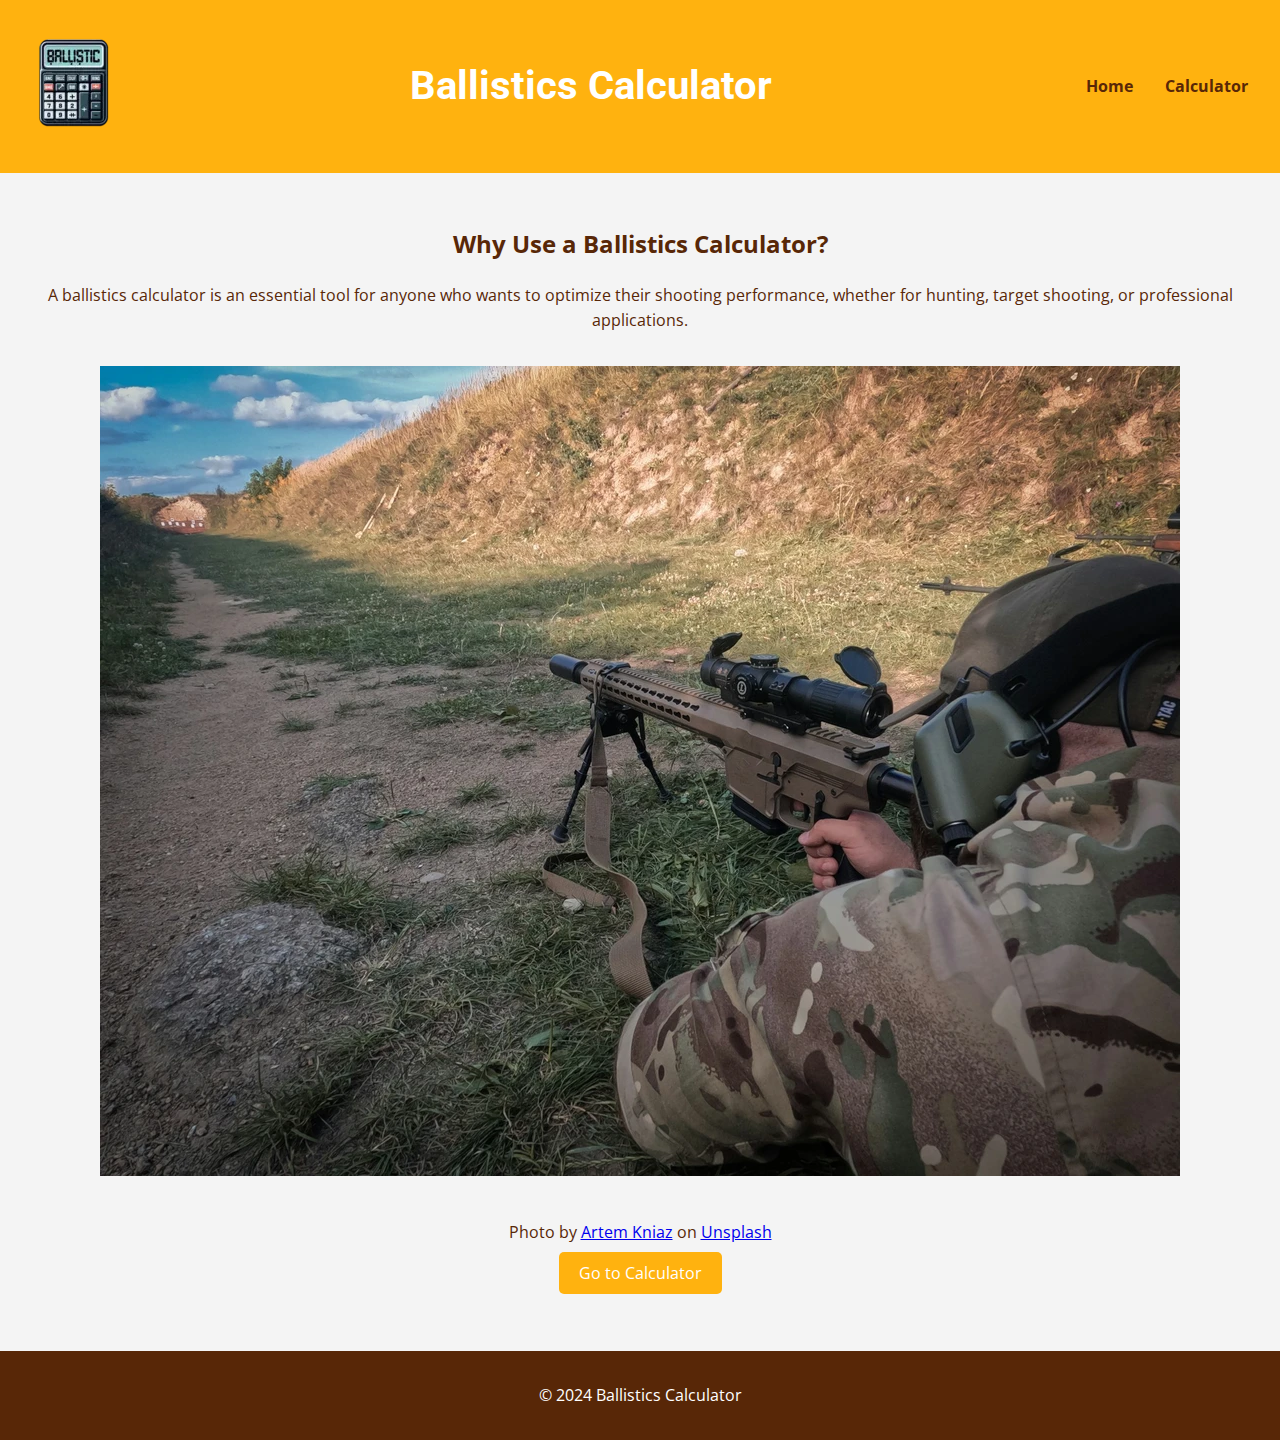
==== ballistic_calculator/index.html @ 4746373f "balllistic_calculator" ====
<!DOCTYPE html>
<html lang="en">
<head>
    <meta charset="UTF-8">
    <meta name="viewport" content="width=device-width, initial-scale=1.0">
    <title>Ballistics Calculator</title>
    <link rel="stylesheet" href="styles/style.css">
</head>
<body>
    <header>
        <div class="header-container">
            <a id="logo_link" href="index.html">
                <img class="logo" src="images/designer.webp" alt="Ballistic Calculator Logo">
            </a>
            <h1>Ballistics Calculator</h1>
            <nav>
                <ul>
                    <li><a href="index.html">Home</a></li>
                    <li><a href="calculator.html">Calculator</a></li>
                </ul>
            </nav>
        </div>
    </header>
    
    <main>
        <section id="landing-page">
            <h2>Why Use a Ballistics Calculator?</h2>
            <p>
                A ballistics calculator is an essential tool for anyone who wants to optimize their shooting performance, whether for hunting, target shooting, or professional applications.
            </p>
            <img src="images/artem-kniaz-496tk5m0RSM-unsplash.webp" alt="Image of a Precision Rifle Shooter">
            <p>Photo by <a href="https://unsplash.com/@artem_kniaz?utm_content=creditCopyText&utm_medium=referral&utm_source=unsplash">Artem Kniaz</a> on <a href="https://unsplash.com/photos/a-motorcycle-that-is-sitting-on-the-side-of-a-mountain-496tk5m0RSM?utm_content=creditCopyText&utm_medium=referral&utm_source=unsplash">Unsplash</a>
            </p>
            <a href="calculator.html" class="button">Go to Calculator</a>
        </section>
    </main>
    
    <footer>
        <p>&copy; 2024 Ballistics Calculator</p>
    </footer>
</body>
</html>
---- ballistic_calculator/styles/style.css ----
@import url('https://fonts.googleapis.com/css2?family=Alegreya:ital,wght@0,400..900;1,400..900&family=Alice&family=Roboto:ital,wght@0,100;0,300;0,400;0,500;0,700;0,900;1,100;1,300;1,400;1,500;1,700;1,900&display=swap');
@import url('https://fonts.googleapis.com/css2?family=Alegreya:ital,wght@0,400..900;1,400..900&family=Alice&family=Open+Sans:ital,wght@0,300..800;1,300..800&family=Roboto:ital,wght@0,100;0,300;0,400;0,500;0,700;0,900;1,100;1,300;1,400;1,500;1,700;1,900&display=swap');

:root {
  /* change the values below to your colors from your palette */
  --primary-color: #582707;
  --secondary-color: #ffb20f;
  --accent1-color: #972D07;
  --accent2-color: #89937C;

  /* change the values below to your chosen font(s) */
  --heading-font: "Roboto";
  --paragraph-font: Open Sans, Helvetica, sans-serif;

  /* these colors below should be chosen from among your palette colors above */
  --headline-color-on-white: var(
    --primary-color
  ); /* headlines on a white background */
  --headline-color-on-color: white; /* headlines on a colored background */
  --paragraph-color-on-white: var(
    --primary-color
  ); /* paragraph text on a white background */
  --paragraph-color-on-color: white; /* paragraph text on a colored background */
  --paragraph-background-color: var(--primary-color);
  --nav-link-color: var(--primary-color);
  --nav-background-color: var(--secondary-color);
  --nav-hover-link-color: white;
  --nav-hover-background-color: var(--primary-color);
}

body {
    font-family: var(--paragraph-font);
    color: var(--paragraph-color-on-white);
    background-color: #f4f4f4; /* Light background for contrast */
    margin: 0;
    padding: 0;
    line-height: 1.6;
}

header {
    background-color: var(--nav-background-color);
    color: var(--headline-color-on-color);
    padding: 1rem 0;
}

.header-container {
    display: flex;
    align-items: center;
    justify-content: space-between; 
    margin: 0 auto; 
    padding: 0 1rem; 
}

header img.logo {
    max-width: 75px; 
    height: auto;
    margin-right: auto;

}

header h1 {
    font-family: var(--heading-font);
    font-size: 2.5rem;
    text-align: center;
    flex-grow: 1; 
    text-align: center;
    margin: 0;
}

nav {
    display: flex;
    align-items: center;
}

nav ul {
    display: flex;
    list-style: none;
    padding: 0;
    margin: 0;
}

nav ul li {
    margin: 0 1rem;
}

nav ul li a {
    text-decoration: none;
    color: var(--nav-link-color);
    font-weight: bold;
}

nav ul li a:hover {
    color: var(--nav-hover-link-color);
    background-color: var(--nav-hover-background-color);
    border-radius: 5px;
}

/* Main Content */
main {
    padding: 2rem;
    text-align: center;
}

section#landing-page img {
    width: 100%;
    max-width: 1080px;
    height: auto;
    margin-top: 1rem;
}

section#calculator form {
    display: flex;
    flex-direction: column;
    align-items: flex-start;
    max-width: 500px;
    margin: 0 auto;
    background-color: white;
    padding: 2rem;
    border-radius: 10px;
    box-shadow: 0 4px 8px rgba(0, 0, 0, 0.1);
}

section#calculator form label {
    margin-bottom: 0.5rem;
    font-weight: bold;
}

section#calculator form input {
    margin-bottom: 1rem;
    padding: 0.5rem;
    width: 100%;
    border: 1px solid var(--primary-color);
    border-radius: 5px;
}

section#calculator form button {
    padding: 0.7rem 1.5rem;
    border: none;
    background-color: var(--secondary-color);
    color: white;
    font-weight: bold;
    border-radius: 5px;
    cursor: pointer;
}

section#calculator form button:hover {
    background-color: var(--primary-color);
}

img {
    width: 100%;
    max-width: 1080px;
    height: auto;
    margin: 20px;
}

.button {
    margin-top: 20px;
    padding: 10px 20px;
    font-size: 16px;
    color: #fff;
    background-color: var(--secondary-color);
    border: none;
    border-radius: 5px;
    cursor: pointer;
    text-decoration: none;
}
.button:hover {
    background-color: var(--primary-color);
}

/* Footer */
footer {
    text-align: center;
    background-color: var(--primary-color);
    color: white;
    padding: 1rem 0;
    margin-top: 2rem;
}

@media (max-width: 768px) {
    section#calculator form {
        padding: 1rem;
        max-width: 90%;
    }
    header h1 {
        font-size: 2rem;
    }
}
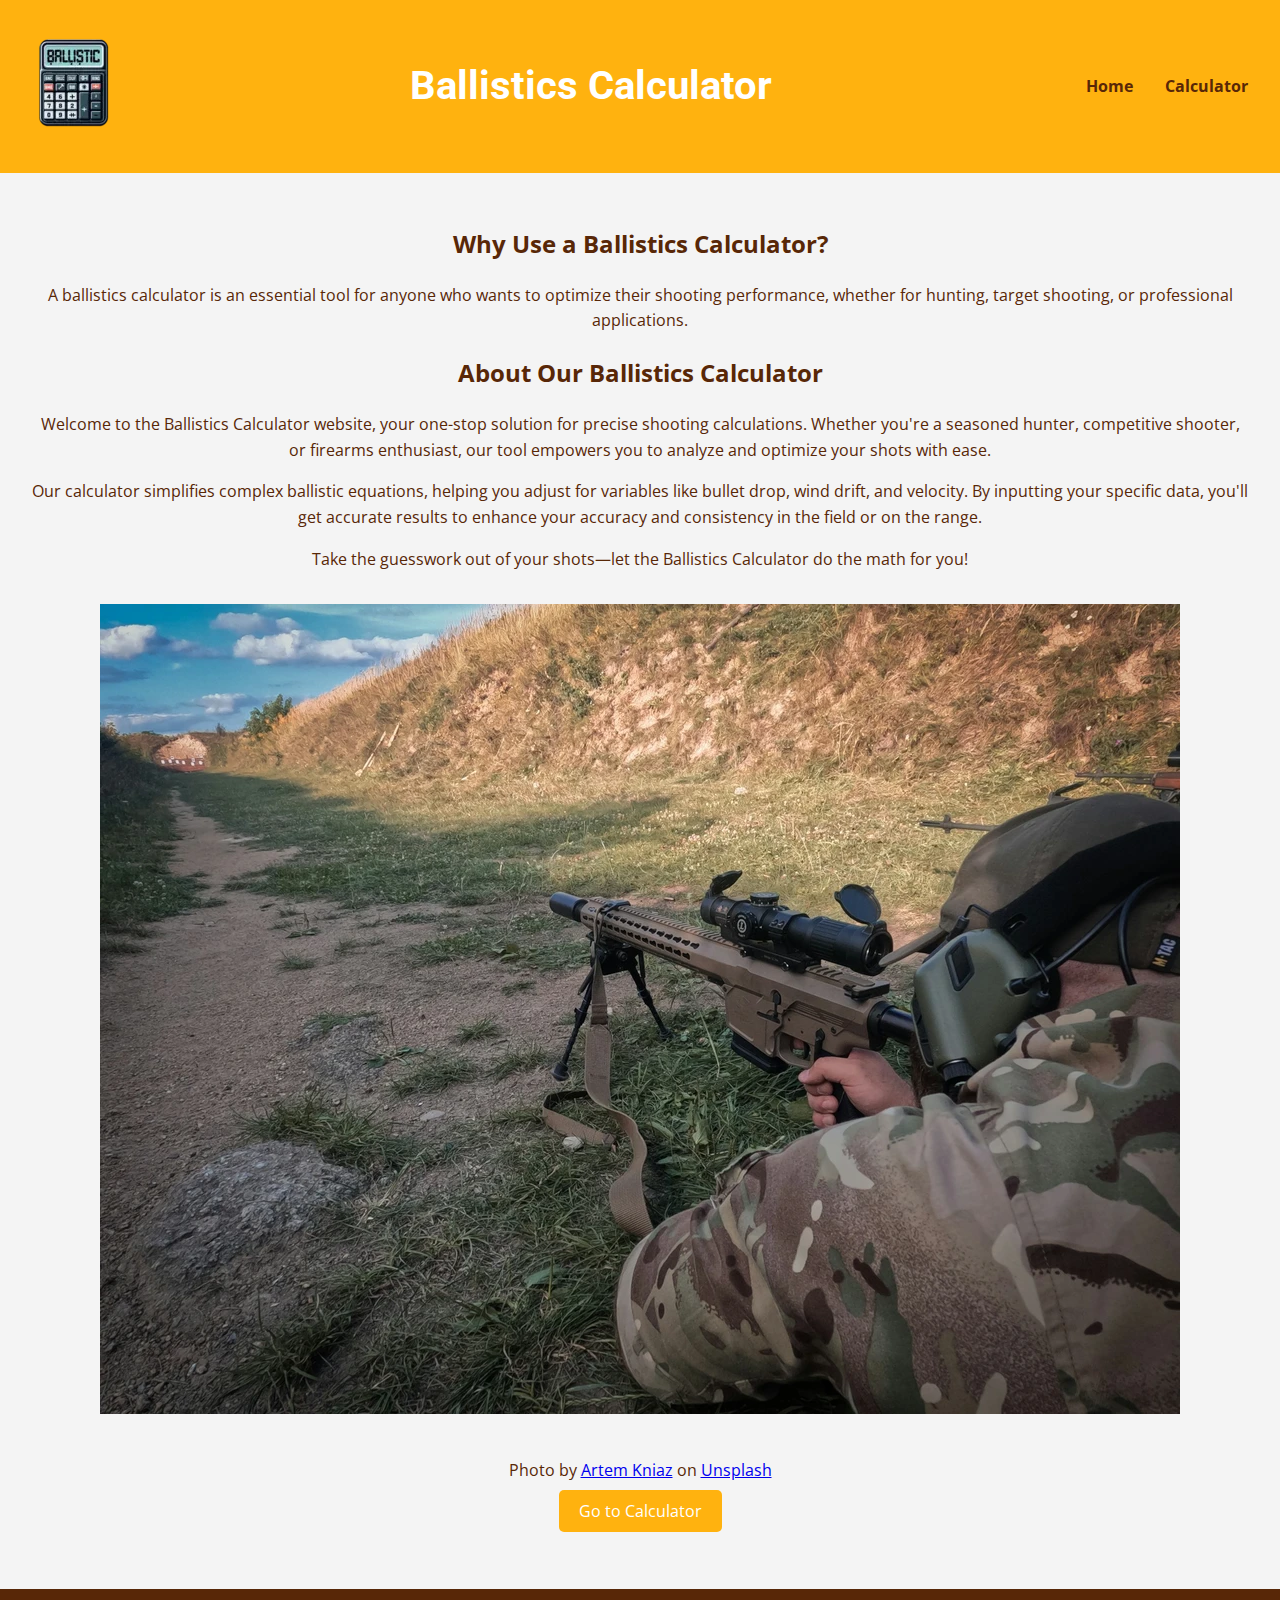
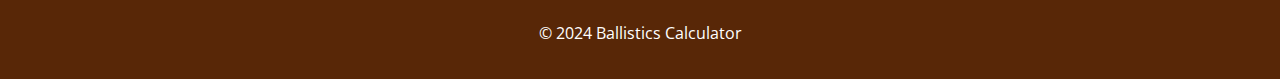
==== commit 3e2c1b8c: "more paragrph text" ====
--- a/ballistic_calculator/index.html
+++ b/ballistic_calculator/index.html
@@ -28,6 +28,16 @@
             <p>
                 A ballistics calculator is an essential tool for anyone who wants to optimize their shooting performance, whether for hunting, target shooting, or professional applications.
             </p>
+            <h2>About Our Ballistics Calculator</h2>
+            <p>
+                Welcome to the Ballistics Calculator website, your one-stop solution for precise shooting calculations. Whether you're a seasoned hunter, competitive shooter, or firearms enthusiast, our tool empowers you to analyze and optimize your shots with ease.
+            </p>
+            <p>
+                Our calculator simplifies complex ballistic equations, helping you adjust for variables like bullet drop, wind drift, and velocity. By inputting your specific data, you'll get accurate results to enhance your accuracy and consistency in the field or on the range.
+            </p>
+            <p>
+                Take the guesswork out of your shots—let the Ballistics Calculator do the math for you!
+            </p>
             <img src="images/artem-kniaz-496tk5m0RSM-unsplash.webp" alt="Image of a Precision Rifle Shooter">
             <p>Photo by <a href="https://unsplash.com/@artem_kniaz?utm_content=creditCopyText&utm_medium=referral&utm_source=unsplash">Artem Kniaz</a> on <a href="https://unsplash.com/photos/a-motorcycle-that-is-sitting-on-the-side-of-a-mountain-496tk5m0RSM?utm_content=creditCopyText&utm_medium=referral&utm_source=unsplash">Unsplash</a>
             </p>
--- a/ballistic_calculator/styles/style.css
+++ b/ballistic_calculator/styles/style.css
@@ -35,12 +35,14 @@
     margin: 0;
     padding: 0;
     line-height: 1.6;
+    font-display: optional;
 }
 
 header {
     background-color: var(--nav-background-color);
     color: var(--headline-color-on-color);
     padding: 1rem 0;
+    font-display: optional;
 }
 
 .header-container {
@@ -65,6 +67,7 @@
     flex-grow: 1; 
     text-align: center;
     margin: 0;
+    font-display: optional;
 }
 
 nav {
@@ -118,11 +121,13 @@
     padding: 2rem;
     border-radius: 10px;
     box-shadow: 0 4px 8px rgba(0, 0, 0, 0.1);
+
 }
 
 section#calculator form label {
     margin-bottom: 0.5rem;
     font-weight: bold;
+
 }
 
 section#calculator form input {
@@ -141,6 +146,7 @@
     font-weight: bold;
     border-radius: 5px;
     cursor: pointer;
+
 }
 
 section#calculator form button:hover {
@@ -176,6 +182,7 @@
     color: white;
     padding: 1rem 0;
     margin-top: 2rem;
+    font-display: optional;
 }
 
 @media (max-width: 768px) {
